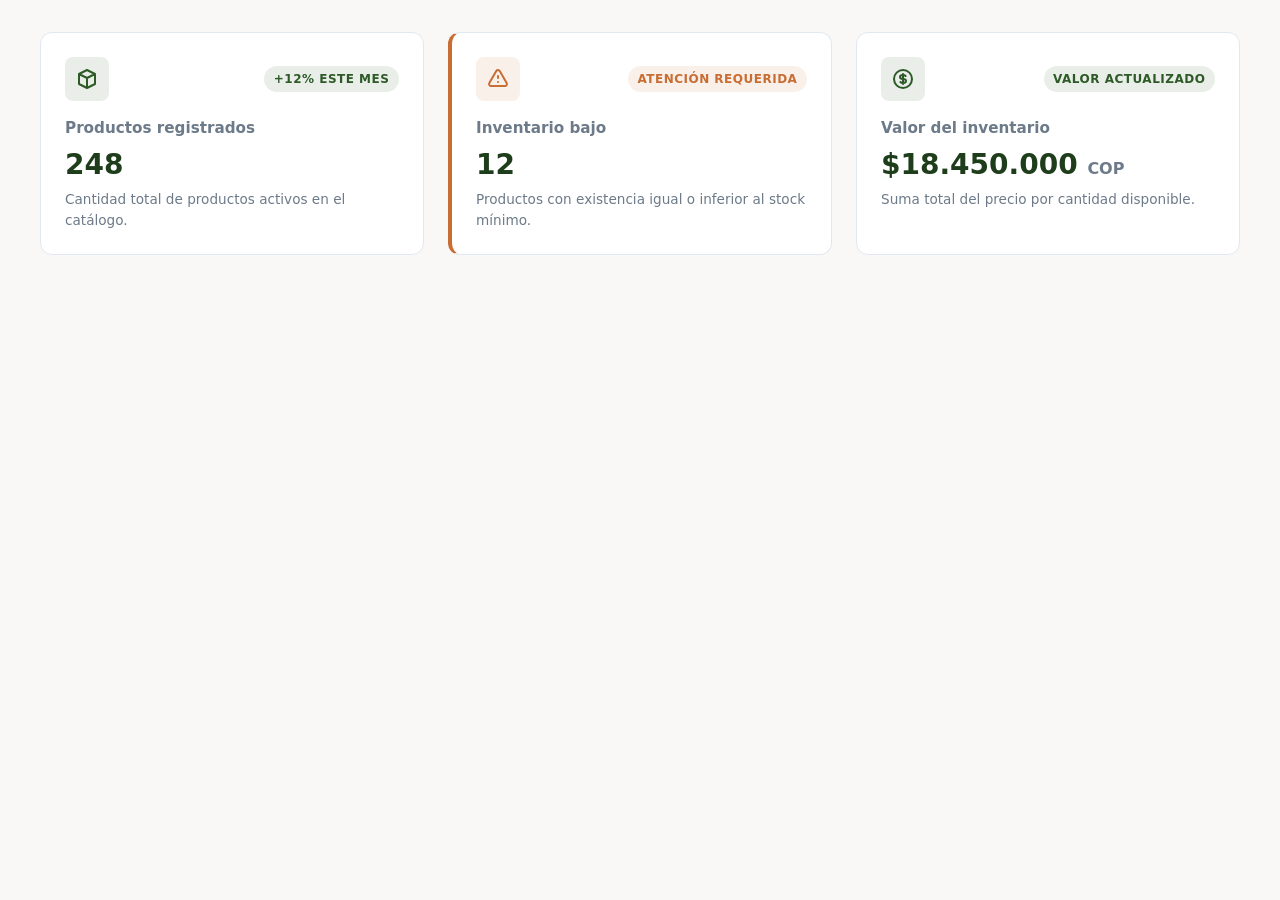
==== dashboard.html @ fa85fe9c "feat: cambio de nombre de archivos html y css a dashboard" ====
<!DOCTYPE html>
<html lang="es">
<head>
    <meta charset="UTF-8">
    <meta name="viewport" content="width=device-width, initial-scale=1.0">
    <title>KPIs - Dashboard EcoMarket</title>
    <link rel="stylesheet" href="dashboard.css">
</head>
<body>
    <section class="kpi-container" aria-label="Indicadores clave de rendimiento">
        
        <!-- Tarjeta 1: Productos registrados -->
        <article class="kpi-card">
            <div class="kpi-header">
                <div class="kpi-icon-wrapper" aria-hidden="true">
                    <svg class="kpi-icon" xmlns="http://www.w3.org/2000/svg" fill="none" viewBox="0 0 24 24" stroke="currentColor">
                        <path stroke-linecap="round" stroke-linejoin="round" stroke-width="2" d="M20 7l-8-4-8 4m16 0l-8 4m8-4v10l-8 4m0-10L4 7m8 4v10M4 7v10l8 4" />
                    </svg>
                </div>
                <span class="kpi-trend positive">+12% este mes</span>
            </div>
            <div class="kpi-body">
                <h3 class="kpi-title">Productos registrados</h3>
                <p class="kpi-value">248</p>
                <p class="kpi-description">Cantidad total de productos activos en el catálogo.</p>
            </div>
        </article>

        <!-- Tarjeta 2: Inventario bajo -->
        <article class="kpi-card kpi-alert">
            <div class="kpi-header">
                <div class="kpi-icon-wrapper" aria-hidden="true">
                    <svg class="kpi-icon" xmlns="http://www.w3.org/2000/svg" fill="none" viewBox="0 0 24 24" stroke="currentColor">
                        <path stroke-linecap="round" stroke-linejoin="round" stroke-width="2" d="M12 9v2m0 4h.01m-6.938 4h13.856c1.54 0 2.502-1.667 1.732-3L13.732 4c-.77-1.333-2.694-1.333-3.464 0L3.34 16c-.77 1.333.192 3 1.732 3z" />
                    </svg>
                </div>
                <span class="kpi-trend warning">Atención requerida</span>
            </div>
            <div class="kpi-body">
                <h3 class="kpi-title">Inventario bajo</h3>
                <p class="kpi-value">12</p>
                <p class="kpi-description">Productos con existencia igual o inferior al stock mínimo.</p>
            </div>
        </article>

        <!-- Tarjeta 3: Valor del inventario -->
        <article class="kpi-card">
            <div class="kpi-header">
                <div class="kpi-icon-wrapper" aria-hidden="true">
                    <svg class="kpi-icon" xmlns="http://www.w3.org/2000/svg" fill="none" viewBox="0 0 24 24" stroke="currentColor">
                        <path stroke-linecap="round" stroke-linejoin="round" stroke-width="2" d="M12 8c-1.657 0-3 .895-3 2s1.343 2 3 2 3 .895 3 2-1.343 2-3 2m0-8c1.11 0 2.08.402 2.599 1M12 8V7m0 1v8m0 0v1m0-1c-1.11 0-2.08-.402-2.599-1M21 12a9 9 0 11-18 0 9 9 0 0118 0z" />
                    </svg>
                </div>
                <span class="kpi-trend positive">Valor actualizado</span>
            </div>
            <div class="kpi-body">
                <h3 class="kpi-title">Valor del inventario</h3>
                <p class="kpi-value">$18.450.000 <span class="kpi-currency">COP</span></p>
                <p class="kpi-description">Suma total del precio por cantidad disponible.</p>
            </div>
        </article>

    </section>
</body>
</html>
---- dashboard.css ----
:root {
  --color-primary: #2D5A27;
  --color-primary-dark: #1E3D1A;
  --color-secondary: #C86D33;
  --color-background: #F9F8F6;
  --color-surface: #FFFFFF;
  --color-text: #2C3E50;
  --color-text-light: #6C7A89;
  --color-border: #E2E8F0;
  
  --color-success-bg: rgba(45, 90, 39, 0.1);
  --color-success-text: #2D5A27;
  --color-warning-bg: rgba(200, 109, 51, 0.1);
  --color-warning-text: #C86D33;

  --font-heading: 'Outfit', 'Plus Jakarta Sans', system-ui, -apple-system, sans-serif;
  --font-body: 'Inter', 'Open Sans', system-ui, -apple-system, sans-serif;

  --space-xs: 0.5rem;
  --space-sm: 1rem;
  --space-md: 1.5rem;
  --space-lg: 2rem;

  --radius-sm: 8px;
  --radius-md: 12px;
  --radius-full: 9999px;

  --transition-normal: 0.25s ease;
}

*,
*::before,
*::after {
  box-sizing: border-box;
  margin: 0;
  padding: 0;
}

body {
  font-family: var(--font-body);
  background-color: var(--color-background);
  color: var(--color-text);
  padding: var(--space-lg);
  line-height: 1.5;
}

/* Contenedor Grid Responsivo */
.kpi-container {
  max-width: 1200px;
  margin: 0 auto;
  display: grid;
  grid-template-columns: 1fr;
  gap: var(--space-md);
}

/* Tarjeta KPI Individual */
.kpi-card {
  background-color: var(--color-surface);
  border: 1px solid var(--color-border);
  border-radius: var(--radius-md);
  padding: var(--space-md);
  display: flex;
  flex-direction: column;
  gap: var(--space-sm);
  transition: transform var(--transition-normal), box-shadow var(--transition-normal);
  position: relative;
  overflow: hidden;
}

.kpi-card:hover {
  transform: translateY(-3px);
  box-shadow: 0 10px 20px rgba(0, 0, 0, 0.04);
}

/* Variante especial para alerta de inventario bajo */
.kpi-card.kpi-alert {
  border-left: 4px solid var(--color-secondary);
}

/* Cabecera de la Tarjeta */
.kpi-header {
  display: flex;
  justify-content: space-between;
  align-items: center;
}

.kpi-icon-wrapper {
  width: 44px;
  height: 44px;
  border-radius: var(--radius-sm);
  background-color: var(--color-success-bg);
  color: var(--color-primary);
  display: flex;
  align-items: center;
  justify-content: center;
}

.kpi-alert .kpi-icon-wrapper {
  background-color: var(--color-warning-bg);
  color: var(--color-secondary);
}

.kpi-icon {
  width: 24px;
  height: 24px;
}

/* Etiquetas de Tendencia / Estado */
.kpi-trend {
  font-size: 0.75rem;
  font-weight: 600;
  padding: 0.25rem 0.6rem;
  border-radius: var(--radius-full);
  text-transform: uppercase;
  letter-spacing: 0.5px;
}

.kpi-trend.positive {
  background-color: var(--color-success-bg);
  color: var(--color-success-text);
}

.kpi-trend.warning {
  background-color: var(--color-warning-bg);
  color: var(--color-warning-text);
}

/* Cuerpo de la Tarjeta */
.kpi-body {
  display: flex;
  flex-direction: column;
  gap: 0.25rem;
}

.kpi-title {
  font-family: var(--font-heading);
  font-size: 0.95rem;
  font-weight: 600;
  color: var(--color-text-light);
}

.kpi-value {
  font-family: var(--font-heading);
  font-size: 1.75rem;
  font-weight: 700;
  color: var(--color-primary-dark);
  line-height: 1.2;
  margin: 0.25rem 0;
}

.kpi-currency {
  font-size: 1rem;
  font-weight: 600;
  color: var(--color-text-light);
}

.kpi-description {
  font-size: 0.85rem;
  color: var(--color-text-light);
}

/* Media Queries para Diseño Responsive */
@media (min-width: 640px) {
  .kpi-container {
    grid-template-columns: repeat(2, 1fr);
  }
}

@media (min-width: 1024px) {
  .kpi-container {
    grid-template-columns: repeat(3, 1fr);
  }
}
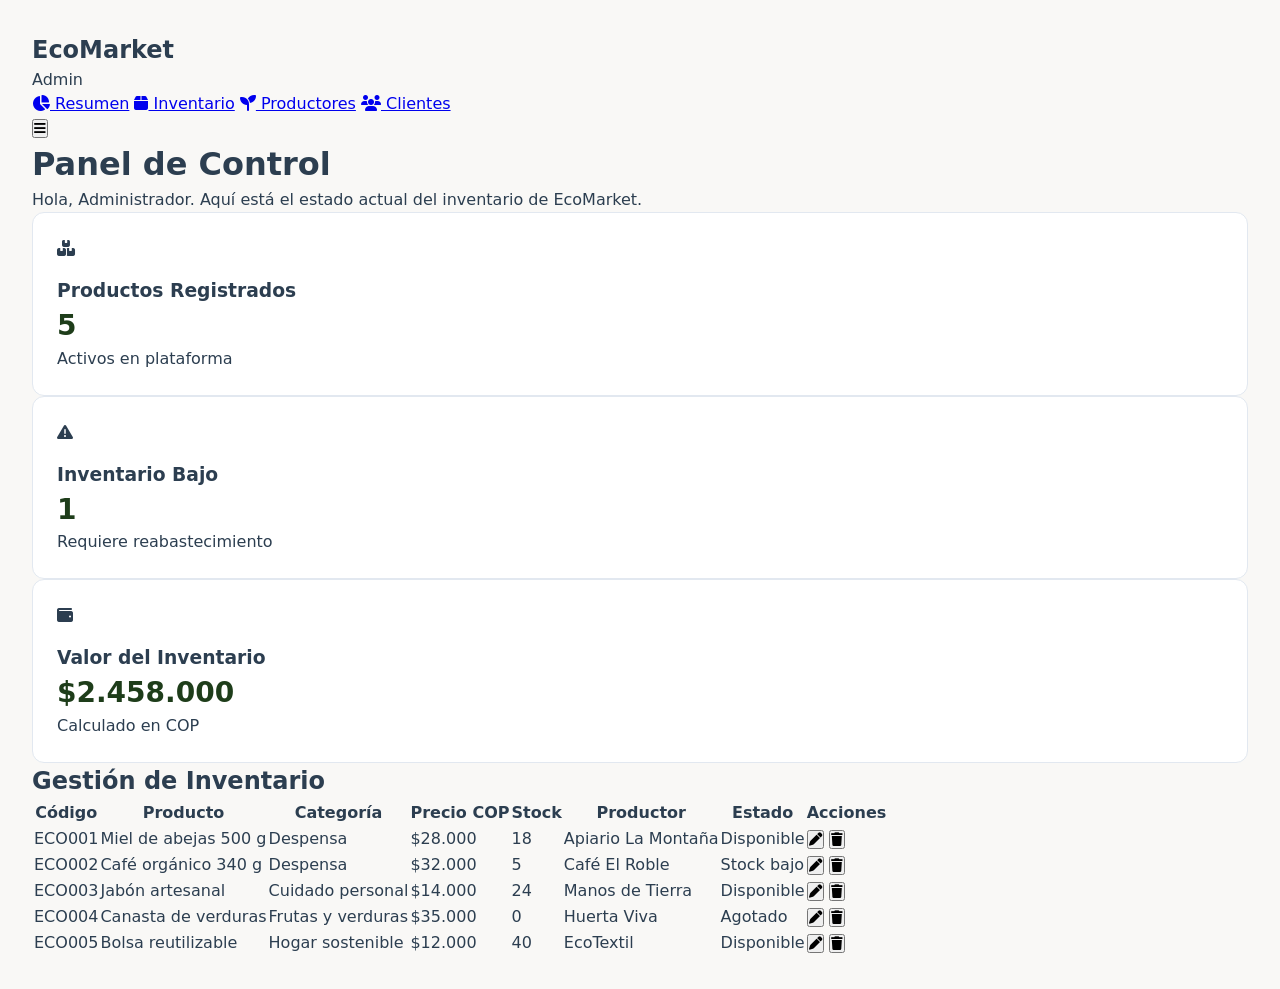
==== commit 6e3642b5: "feat: Tabla de productos en html" ====
--- a/dashboard.html
+++ b/dashboard.html
@@ -3,63 +3,161 @@
 <head>
     <meta charset="UTF-8">
     <meta name="viewport" content="width=device-width, initial-scale=1.0">
-    <title>KPIs - Dashboard EcoMarket</title>
+    <title>Panel Administrativo - EcoMarket</title>
     <link rel="stylesheet" href="dashboard.css">
+    <!-- Iconos (ej. FontAwesome o Lucide para los iconos de KPI y acciones) -->
+    <link rel="stylesheet" href="https://cdnjs.cloudflare.com/ajax/libs/font-awesome/6.4.0/css/all.min.css">
 </head>
 <body>
-    <section class="kpi-container" aria-label="Indicadores clave de rendimiento">
-        
-        <!-- Tarjeta 1: Productos registrados -->
-        <article class="kpi-card">
-            <div class="kpi-header">
-                <div class="kpi-icon-wrapper" aria-hidden="true">
-                    <svg class="kpi-icon" xmlns="http://www.w3.org/2000/svg" fill="none" viewBox="0 0 24 24" stroke="currentColor">
-                        <path stroke-linecap="round" stroke-linejoin="round" stroke-width="2" d="M20 7l-8-4-8 4m16 0l-8 4m8-4v10l-8 4m0-10L4 7m8 4v10M4 7v10l8 4" />
-                    </svg>
+    <div class="dashboard-container">
+        <!-- Sidebar -->
+        <aside id="sidebar" class="sidebar">
+            <div class="sidebar-brand">
+                <h2>EcoMarket</h2>
+                <span class="badge-role">Admin</span>
+            </div>
+            <nav class="sidebar-nav">
+                <a href="#" class="nav-item active"><i class="fa-solid fa-chart-pie"></i> Resumen</a>
+                <a href="#" class="nav-item"><i class="fa-solid fa-box"></i> Inventario</a>
+                <a href="#" class="nav-item"><i class="fa-solid fa-seedling"></i> Productores</a>
+                <a href="#" class="nav-item"><i class="fa-solid fa-users"></i> Clientes</a>
+            </nav>
+        </aside>
+
+        <!-- Main Content Area -->
+        <main class="main-content">
+            <!-- Header superior con botón hamburguesa -->
+            <header class="top-header">
+                <button id="menu-toggle" class="menu-toggle" aria-expanded="false" aria-controls="sidebar" aria-label="Abrir menú de navegación">
+                    <i class="fa-solid fa-bars"></i>
+                </button>
+                <div class="welcome-box">
+                    <h1>Panel de Control</h1>
+                    <p>Hola, Administrador. Aquí está el estado actual del inventario de EcoMarket.</p>
                 </div>
-                <span class="kpi-trend positive">+12% este mes</span>
-            </div>
-            <div class="kpi-body">
-                <h3 class="kpi-title">Productos registrados</h3>
-                <p class="kpi-value">248</p>
-                <p class="kpi-description">Cantidad total de productos activos en el catálogo.</p>
-            </div>
-        </article>
+            </header>
 
-        <!-- Tarjeta 2: Inventario bajo -->
-        <article class="kpi-card kpi-alert">
-            <div class="kpi-header">
-                <div class="kpi-icon-wrapper" aria-hidden="true">
-                    <svg class="kpi-icon" xmlns="http://www.w3.org/2000/svg" fill="none" viewBox="0 0 24 24" stroke="currentColor">
-                        <path stroke-linecap="round" stroke-linejoin="round" stroke-width="2" d="M12 9v2m0 4h.01m-6.938 4h13.856c1.54 0 2.502-1.667 1.732-3L13.732 4c-.77-1.333-2.694-1.333-3.464 0L3.34 16c-.77 1.333.192 3 1.732 3z" />
-                    </svg>
+            <!-- Sección de Tarjetas KPI -->
+            <section class="kpi-section">
+                <div class="kpi-card">
+                    <div class="kpi-icon bg-green"><i class="fa-solid fa-boxes-stacked"></i></div>
+                    <div class="kpi-info">
+                        <h3>Productos Registrados</h3>
+                        <p class="kpi-value">5</p>
+                        <span class="kpi-desc">Activos en plataforma</span>
+                    </div>
                 </div>
-                <span class="kpi-trend warning">Atención requerida</span>
-            </div>
-            <div class="kpi-body">
-                <h3 class="kpi-title">Inventario bajo</h3>
-                <p class="kpi-value">12</p>
-                <p class="kpi-description">Productos con existencia igual o inferior al stock mínimo.</p>
-            </div>
-        </article>
+                <div class="kpi-card">
+                    <div class="kpi-icon bg-yellow"><i class="fa-solid fa-triangle-exclamation"></i></div>
+                    <div class="kpi-info">
+                        <h3>Inventario Bajo</h3>
+                        <p class="kpi-value">1</p>
+                        <span class="kpi-desc">Requiere reabastecimiento</span>
+                    </div>
+                </div>
+                <div class="kpi-card">
+                    <div class="kpi-icon bg-blue"><i class="fa-solid fa-wallet"></i></div>
+                    <div class="kpi-info">
+                        <h3>Valor del Inventario</h3>
+                        <p class="kpi-value">$2.458.000</p>
+                        <span class="kpi-desc">Calculado en COP</span>
+                    </div>
+                </div>
+            </section>
 
-        <!-- Tarjeta 3: Valor del inventario -->
-        <article class="kpi-card">
-            <div class="kpi-header">
-                <div class="kpi-icon-wrapper" aria-hidden="true">
-                    <svg class="kpi-icon" xmlns="http://www.w3.org/2000/svg" fill="none" viewBox="0 0 24 24" stroke="currentColor">
-                        <path stroke-linecap="round" stroke-linejoin="round" stroke-width="2" d="M12 8c-1.657 0-3 .895-3 2s1.343 2 3 2 3 .895 3 2-1.343 2-3 2m0-8c1.11 0 2.08.402 2.599 1M12 8V7m0 1v8m0 0v1m0-1c-1.11 0-2.08-.402-2.599-1M21 12a9 9 0 11-18 0 9 9 0 0118 0z" />
-                    </svg>
+            <!-- Sección de Tabla de Productos -->
+            <section class="table-section">
+                <h2>Gestión de Inventario</h2>
+                <div class="table-responsive">
+                    <table class="products-table">
+                        <thead>
+                            <tr>
+                                <th>Código</th>
+                                <th>Producto</th>
+                                <th>Categoría</th>
+                                <th>Precio COP</th>
+                                <th>Stock</th>
+                                <th>Productor</th>
+                                <th>Estado</th>
+                                <th>Acciones</th>
+                            </tr>
+                        </thead>
+                        <tbody>
+                            <tr>
+                                <td>ECO001</td>
+                                <td>Miel de abejas 500 g</td>
+                                <td>Despensa</td>
+                                <td>$28.000</td>
+                                <td>18</td>
+                                <td>Apiario La Montaña</td>
+                                <td><span class="badge status-available">Disponible</span></td>
+                                <td>
+                                    <button class="btn-action edit" aria-label="Editar producto ECO001"><i class="fa-solid fa-pen"></i></button>
+                                    <button class="btn-action delete" aria-label="Eliminar producto ECO001"><i class="fa-solid fa-trash"></i></button>
+                                </td>
+                            </tr>
+                            <tr>
+                                <td>ECO002</td>
+                                <td>Café orgánico 340 g</td>
+                                <td>Despensa</td>
+                                <td>$32.000</td>
+                                <td>5</td>
+                                <td>Café El Roble</td>
+                                <td><span class="badge status-low">Stock bajo</span></td>
+                                <td>
+                                    <button class="btn-action edit" aria-label="Editar producto ECO002"><i class="fa-solid fa-pen"></i></button>
+                                    <button class="btn-action delete" aria-label="Eliminar producto ECO002"><i class="fa-solid fa-trash"></i></button>
+                                </td>
+                            </tr>
+                            <tr>
+                                <td>ECO003</td>
+                                <td>Jabón artesanal</td>
+                                <td>Cuidado personal</td>
+                                <td>$14.000</td>
+                                <td>24</td>
+                                <td>Manos de Tierra</td>
+                                <td><span class="badge status-available">Disponible</span></td>
+                                <td>
+                                    <button class="btn-action edit" aria-label="Editar producto ECO003"><i class="fa-solid fa-pen"></i></button>
+                                    <button class="btn-action delete" aria-label="Eliminar producto ECO003"><i class="fa-solid fa-trash"></i></button>
+                                </td>
+                            </tr>
+                            <tr>
+                                <td>ECO004</td>
+                                <td>Canasta de verduras</td>
+                                <td>Frutas y verduras</td>
+                                <td>$35.000</td>
+                                <td>0</td>
+                                <td>Huerta Viva</td>
+                                <td><span class="badge status-out">Agotado</span></td>
+                                <td>
+                                    <button class="btn-action edit" aria-label="Editar producto ECO004"><i class="fa-solid fa-pen"></i></button>
+                                    <button class="btn-action delete" aria-label="Eliminar producto ECO004"><i class="fa-solid fa-trash"></i></button>
+                                </td>
+                            </tr>
+                            <tr>
+                                <td>ECO005</td>
+                                <td>Bolsa reutilizable</td>
+                                <td>Hogar sostenible</td>
+                                <td>$12.000</td>
+                                <td>40</td>
+                                <td>EcoTextil</td>
+                                <td><span class="badge status-available">Disponible</span></td>
+                                <td>
+                                    <button class="btn-action edit" aria-label="Editar producto ECO005"><i class="fa-solid fa-pen"></i></button>
+                                    <button class="btn-action delete" aria-label="Eliminar producto ECO005"><i class="fa-solid fa-trash"></i></button>
+                                </td>
+                            </tr>
+                        </tbody>
+                    </table>
                 </div>
-                <span class="kpi-trend positive">Valor actualizado</span>
-            </div>
-            <div class="kpi-body">
-                <h3 class="kpi-title">Valor del inventario</h3>
-                <p class="kpi-value">$18.450.000 <span class="kpi-currency">COP</span></p>
-                <p class="kpi-description">Suma total del precio por cantidad disponible.</p>
-            </div>
-        </article>
+            </section>
+        </main>
+    </div>
 
-    </section>
+    <!-- Overlay para dispositivos móviles -->
+    <div id="sidebar-overlay" class="sidebar-overlay"></div>
+
+    <script src="dashboard.js"></script>
 </body>
 </html>
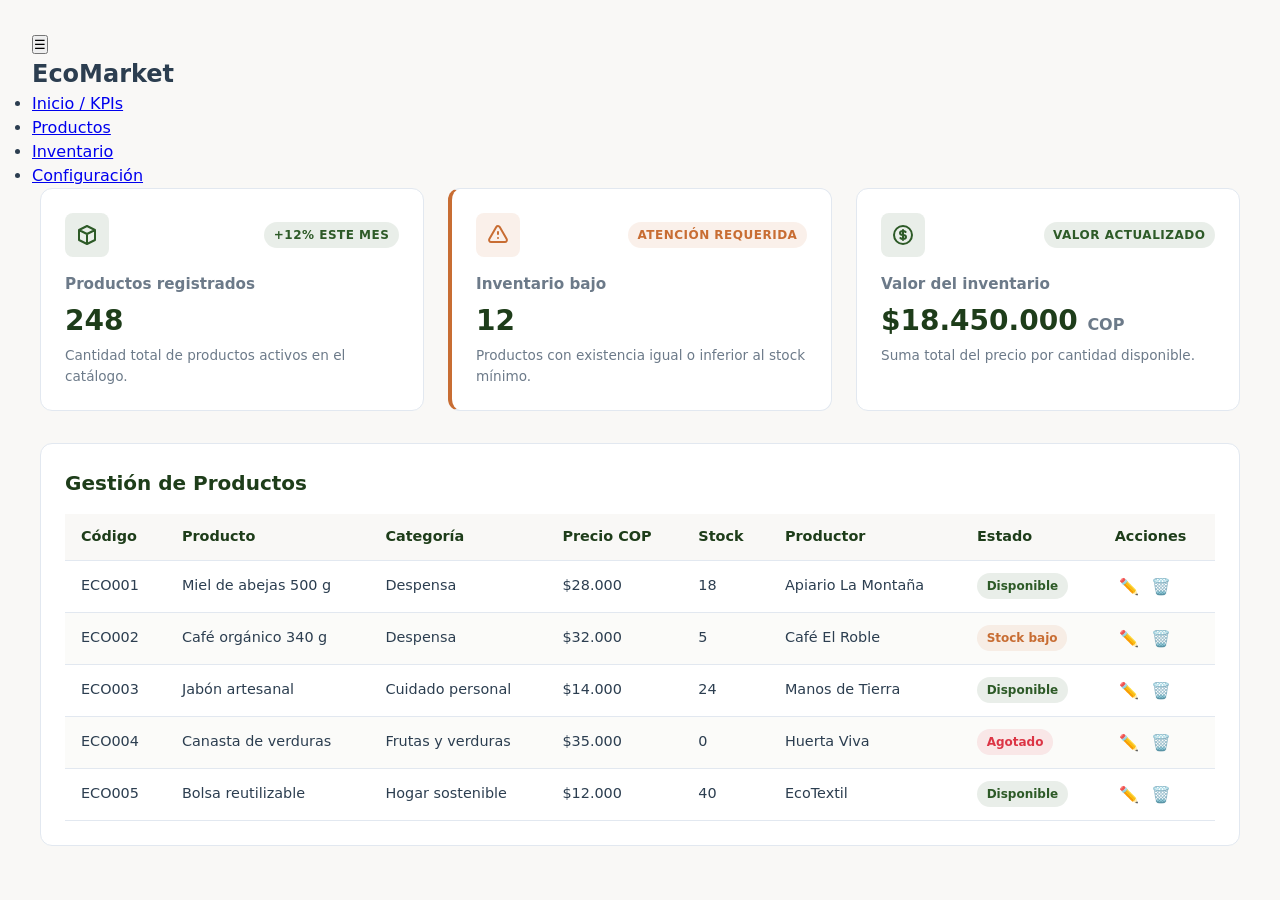
==== commit 2e83418c: "feat:actualizacion HTML para Integra el sidebar y el botón hamburguesa" ====
--- a/dashboard.html
+++ b/dashboard.html
@@ -3,161 +3,181 @@
 <head>
     <meta charset="UTF-8">
     <meta name="viewport" content="width=device-width, initial-scale=1.0">
-    <title>Panel Administrativo - EcoMarket</title>
+    <title>Dashboard - EcoMarket</title>
     <link rel="stylesheet" href="dashboard.css">
-    <!-- Iconos (ej. FontAwesome o Lucide para los iconos de KPI y acciones) -->
-    <link rel="stylesheet" href="https://cdnjs.cloudflare.com/ajax/libs/font-awesome/6.4.0/css/all.min.css">
 </head>
 <body>
-    <div class="dashboard-container">
-        <!-- Sidebar -->
-        <aside id="sidebar" class="sidebar">
-            <div class="sidebar-brand">
-                <h2>EcoMarket</h2>
-                <span class="badge-role">Admin</span>
-            </div>
-            <nav class="sidebar-nav">
-                <a href="#" class="nav-item active"><i class="fa-solid fa-chart-pie"></i> Resumen</a>
-                <a href="#" class="nav-item"><i class="fa-solid fa-box"></i> Inventario</a>
-                <a href="#" class="nav-item"><i class="fa-solid fa-seedling"></i> Productores</a>
-                <a href="#" class="nav-item"><i class="fa-solid fa-users"></i> Clientes</a>
-            </nav>
-        </aside>
 
-        <!-- Main Content Area -->
-        <main class="main-content">
-            <!-- Header superior con botón hamburguesa -->
-            <header class="top-header">
-                <button id="menu-toggle" class="menu-toggle" aria-expanded="false" aria-controls="sidebar" aria-label="Abrir menú de navegación">
-                    <i class="fa-solid fa-bars"></i>
-                </button>
-                <div class="welcome-box">
-                    <h1>Panel de Control</h1>
-                    <p>Hola, Administrador. Aquí está el estado actual del inventario de EcoMarket.</p>
-                </div>
-            </header>
+    <!-- Botón Menú Hamburguesa (Visible en móviles) -->
+    <button id="menu-toggle" class="menu-toggle" aria-expanded="false" aria-controls="sidebar" aria-label="Abrir menú de navegación">
+        ☰
+    </button>
 
-            <!-- Sección de Tarjetas KPI -->
-            <section class="kpi-section">
-                <div class="kpi-card">
-                    <div class="kpi-icon bg-green"><i class="fa-solid fa-boxes-stacked"></i></div>
-                    <div class="kpi-info">
-                        <h3>Productos Registrados</h3>
-                        <p class="kpi-value">5</p>
-                        <span class="kpi-desc">Activos en plataforma</span>
-                    </div>
-                </div>
-                <div class="kpi-card">
-                    <div class="kpi-icon bg-yellow"><i class="fa-solid fa-triangle-exclamation"></i></div>
-                    <div class="kpi-info">
-                        <h3>Inventario Bajo</h3>
-                        <p class="kpi-value">1</p>
-                        <span class="kpi-desc">Requiere reabastecimiento</span>
-                    </div>
-                </div>
-                <div class="kpi-card">
-                    <div class="kpi-icon bg-blue"><i class="fa-solid fa-wallet"></i></div>
-                    <div class="kpi-info">
-                        <h3>Valor del Inventario</h3>
-                        <p class="kpi-value">$2.458.000</p>
-                        <span class="kpi-desc">Calculado en COP</span>
-                    </div>
-                </div>
-            </section>
+    <!-- Sidebar de Navegación -->
+    <aside id="sidebar" class="sidebar">
+        <div class="sidebar-header">
+            <h2>EcoMarket</h2>
+        </div>
+        <nav class="sidebar-nav">
+            <ul>
+                <li><a href="#kpi" class="nav-link">Inicio / KPIs</a></li>
+                <li><a href="#productos" class="nav-link">Productos</a></li>
+                <li><a href="#inventario" class="nav-link">Inventario</a></li>
+                <li><a href="#configuracion" class="nav-link">Configuración</a></li>
+            </ul>
+        </nav>
+    </aside>
 
-            <!-- Sección de Tabla de Productos -->
-            <section class="table-section">
-                <h2>Gestión de Inventario</h2>
-                <div class="table-responsive">
-                    <table class="products-table">
-                        <thead>
-                            <tr>
-                                <th>Código</th>
-                                <th>Producto</th>
-                                <th>Categoría</th>
-                                <th>Precio COP</th>
-                                <th>Stock</th>
-                                <th>Productor</th>
-                                <th>Estado</th>
-                                <th>Acciones</th>
-                            </tr>
-                        </thead>
-                        <tbody>
-                            <tr>
-                                <td>ECO001</td>
-                                <td>Miel de abejas 500 g</td>
-                                <td>Despensa</td>
-                                <td>$28.000</td>
-                                <td>18</td>
-                                <td>Apiario La Montaña</td>
-                                <td><span class="badge status-available">Disponible</span></td>
-                                <td>
-                                    <button class="btn-action edit" aria-label="Editar producto ECO001"><i class="fa-solid fa-pen"></i></button>
-                                    <button class="btn-action delete" aria-label="Eliminar producto ECO001"><i class="fa-solid fa-trash"></i></button>
-                                </td>
-                            </tr>
-                            <tr>
-                                <td>ECO002</td>
-                                <td>Café orgánico 340 g</td>
-                                <td>Despensa</td>
-                                <td>$32.000</td>
-                                <td>5</td>
-                                <td>Café El Roble</td>
-                                <td><span class="badge status-low">Stock bajo</span></td>
-                                <td>
-                                    <button class="btn-action edit" aria-label="Editar producto ECO002"><i class="fa-solid fa-pen"></i></button>
-                                    <button class="btn-action delete" aria-label="Eliminar producto ECO002"><i class="fa-solid fa-trash"></i></button>
-                                </td>
-                            </tr>
-                            <tr>
-                                <td>ECO003</td>
-                                <td>Jabón artesanal</td>
-                                <td>Cuidado personal</td>
-                                <td>$14.000</td>
-                                <td>24</td>
-                                <td>Manos de Tierra</td>
-                                <td><span class="badge status-available">Disponible</span></td>
-                                <td>
-                                    <button class="btn-action edit" aria-label="Editar producto ECO003"><i class="fa-solid fa-pen"></i></button>
-                                    <button class="btn-action delete" aria-label="Eliminar producto ECO003"><i class="fa-solid fa-trash"></i></button>
-                                </td>
-                            </tr>
-                            <tr>
-                                <td>ECO004</td>
-                                <td>Canasta de verduras</td>
-                                <td>Frutas y verduras</td>
-                                <td>$35.000</td>
-                                <td>0</td>
-                                <td>Huerta Viva</td>
-                                <td><span class="badge status-out">Agotado</span></td>
-                                <td>
-                                    <button class="btn-action edit" aria-label="Editar producto ECO004"><i class="fa-solid fa-pen"></i></button>
-                                    <button class="btn-action delete" aria-label="Eliminar producto ECO004"><i class="fa-solid fa-trash"></i></button>
-                                </td>
-                            </tr>
-                            <tr>
-                                <td>ECO005</td>
-                                <td>Bolsa reutilizable</td>
-                                <td>Hogar sostenible</td>
-                                <td>$12.000</td>
-                                <td>40</td>
-                                <td>EcoTextil</td>
-                                <td><span class="badge status-available">Disponible</span></td>
-                                <td>
-                                    <button class="btn-action edit" aria-label="Editar producto ECO005"><i class="fa-solid fa-pen"></i></button>
-                                    <button class="btn-action delete" aria-label="Eliminar producto ECO005"><i class="fa-solid fa-trash"></i></button>
-                                </td>
-                            </tr>
-                        </tbody>
-                    </table>
-                </div>
-            </section>
-        </main>
-    </div>
-
-    <!-- Overlay para dispositivos móviles -->
+    <!-- Overlay para cerrar al hacer clic fuera en móvil -->
     <div id="sidebar-overlay" class="sidebar-overlay"></div>
 
-    <script src="dashboard.js"></script>
+    <!-- Contenido Principal -->
+    <main class="main-content">
+        <!-- Sección de KPIs -->
+        <section class="kpi-container" aria-label="Indicadores clave de rendimiento">
+            <!-- (Tus tarjetas KPI que ya tenías) -->
+            <article class="kpi-card">
+                <div class="kpi-header">
+                    <div class="kpi-icon-wrapper" aria-hidden="true">
+                        <svg class="kpi-icon" xmlns="http://www.w3.org/2000/svg" fill="none" viewBox="0 0 24 24" stroke="currentColor">
+                            <path stroke-linecap="round" stroke-linejoin="round" stroke-width="2" d="M20 7l-8-4-8 4m16 0l-8 4m8-4v10l-8 4m0-10L4 7m8 4v10M4 7v10l8 4" />
+                        </svg>
+                    </div>
+                    <span class="kpi-trend positive">+12% este mes</span>
+                </div>
+                <div class="kpi-body">
+                    <h3 class="kpi-title">Productos registrados</h3>
+                    <p class="kpi-value">248</p>
+                    <p class="kpi-description">Cantidad total de productos activos en el catálogo.</p>
+                </div>
+            </article>
+
+            <article class="kpi-card kpi-alert">
+                <div class="kpi-header">
+                    <div class="kpi-icon-wrapper" aria-hidden="true">
+                        <svg class="kpi-icon" xmlns="http://www.w3.org/2000/svg" fill="none" viewBox="0 0 24 24" stroke="currentColor">
+                            <path stroke-linecap="round" stroke-linejoin="round" stroke-width="2" d="M12 9v2m0 4h.01m-6.938 4h13.856c1.54 0 2.502-1.667 1.732-3L13.732 4c-.77-1.333-2.694-1.333-3.464 0L3.34 16c-.77 1.333.192 3 1.732 3z" />
+                        </svg>
+                    </div>
+                    <span class="kpi-trend warning">Atención requerida</span>
+                </div>
+                <div class="kpi-body">
+                    <h3 class="kpi-title">Inventario bajo</h3>
+                    <p class="kpi-value">12</p>
+                    <p class="kpi-description">Productos con existencia igual o inferior al stock mínimo.</p>
+                </div>
+            </article>
+
+            <article class="kpi-card">
+                <div class="kpi-header">
+                    <div class="kpi-icon-wrapper" aria-hidden="true">
+                        <svg class="kpi-icon" xmlns="http://www.w3.org/2000/svg" fill="none" viewBox="0 0 24 24" stroke="currentColor">
+                            <path stroke-linecap="round" stroke-linejoin="round" stroke-width="2" d="M12 8c-1.657 0-3 .895-3 2s1.343 2 3 2 3 .895 3 2-1.343 2-3 2m0-8c1.11 0 2.08.402 2.599 1M12 8V7m0 1v8m0 0v1m0-1c-1.11 0-2.08-.402-2.599-1M21 12a9 9 0 11-18 0 9 9 0 0118 0z" />
+                        </svg>
+                    </div>
+                    <span class="kpi-trend positive">Valor actualizado</span>
+                </div>
+                <div class="kpi-body">
+                    <h3 class="kpi-title">Valor del inventario</h3>
+                    <p class="kpi-value">$18.450.000 <span class="kpi-currency">COP</span></p>
+                    <p class="kpi-description">Suma total del precio por cantidad disponible.</p>
+                </div>
+            </article>
+        </section>
+
+        <!-- Sección de la Tabla de Productos -->
+        <section id="inventario" class="inventory-section" aria-label="Gestión de inventario y productos">
+            <div class="section-header">
+                <h2>Gestión de Productos</h2>
+            </div>
+            
+            <div class="table-responsive">
+                <table class="product-table">
+                    <thead>
+                        <tr>
+                            <th>Código</th>
+                            <th>Producto</th>
+                            <th>Categoría</th>
+                            <th>Precio COP</th>
+                            <th>Stock</th>
+                            <th>Productor</th>
+                            <th>Estado</th>
+                            <th>Acciones</th>
+                        </tr>
+                    </thead>
+                    <tbody>
+                        <tr>
+                            <td>ECO001</td>
+                            <td>Miel de abejas 500 g</td>
+                            <td>Despensa</td>
+                            <td>$28.000</td>
+                            <td>18</td>
+                            <td>Apiario La Montaña</td>
+                            <td><span class="badge disponible">Disponible</span></td>
+                            <td>
+                                <button class="btn-action edit" aria-label="Editar producto ECO001">✏️</button>
+                                <button class="btn-action delete" aria-label="Eliminar producto ECO001">🗑️</button>
+                            </td>
+                        </tr>
+                        <tr>
+                            <td>ECO002</td>
+                            <td>Café orgánico 340 g</td>
+                            <td>Despensa</td>
+                            <td>$32.000</td>
+                            <td>5</td>
+                            <td>Café El Roble</td>
+                            <td><span class="badge stock-bajo">Stock bajo</span></td>
+                            <td>
+                                <button class="btn-action edit" aria-label="Editar producto ECO002">✏️</button>
+                                <button class="btn-action delete" aria-label="Eliminar producto ECO002">🗑️</button>
+                            </td>
+                        </tr>
+                        <tr>
+                            <td>ECO003</td>
+                            <td>Jabón artesanal</td>
+                            <td>Cuidado personal</td>
+                            <td>$14.000</td>
+                            <td>24</td>
+                            <td>Manos de Tierra</td>
+                            <td><span class="badge disponible">Disponible</span></td>
+                            <td>
+                                <button class="btn-action edit" aria-label="Editar producto ECO003">✏️</button>
+                                <button class="btn-action delete" aria-label="Eliminar producto ECO003">🗑️</button>
+                            </td>
+                        </tr>
+                        <tr>
+                            <td>ECO004</td>
+                            <td>Canasta de verduras</td>
+                            <td>Frutas y verduras</td>
+                            <td>$35.000</td>
+                            <td>0</td>
+                            <td>Huerta Viva</td>
+                            <td><span class="badge agotado">Agotado</span></td>
+                            <td>
+                                <button class="btn-action edit" aria-label="Editar producto ECO004">✏️</button>
+                                <button class="btn-action delete" aria-label="Eliminar producto ECO004">🗑️</button>
+                            </td>
+                        </tr>
+                        <tr>
+                            <td>ECO005</td>
+                            <td>Bolsa reutilizable</td>
+                            <td>Hogar sostenible</td>
+                            <td>$12.000</td>
+                            <td>40</td>
+                            <td>EcoTextil</td>
+                            <td><span class="badge disponible">Disponible</span></td>
+                            <td>
+                                <button class="btn-action edit" aria-label="Editar producto ECO005">✏️</button>
+                                <button class="btn-action delete" aria-label="Eliminar producto ECO005">🗑️</button>
+                            </td>
+                        </tr>
+                    </tbody>
+                </table>
+            </div>
+        </section>
+    </main>
+
+    <!-- Script JavaScript al final -->
+    <script src="dashboard.js" defer></script>
 </body>
 </html>
--- a/dashboard.css
+++ b/dashboard.css
@@ -12,6 +12,8 @@
   --color-success-text: #2D5A27;
   --color-warning-bg: rgba(200, 109, 51, 0.1);
   --color-warning-text: #C86D33;
+  --color-danger-bg: rgba(220, 53, 69, 0.1);
+  --color-danger-text: #DC3545;
 
   --font-heading: 'Outfit', 'Plus Jakarta Sans', system-ui, -apple-system, sans-serif;
   --font-body: 'Inter', 'Open Sans', system-ui, -apple-system, sans-serif;
@@ -51,6 +53,7 @@
   display: grid;
   grid-template-columns: 1fr;
   gap: var(--space-md);
+  margin-bottom: var(--space-lg);
 }
 
 /* Tarjeta KPI Individual */
@@ -159,6 +162,103 @@
   color: var(--color-text-light);
 }
 
+/* ==========================================
+   ESTILOS PARA LA SECCIÓN DE TABLA DE PRODUCTOS
+   ========================================== */
+
+.inventory-section {
+  max-width: 1200px;
+  margin: 0 auto;
+  background-color: var(--color-surface);
+  border: 1px solid var(--color-border);
+  border-radius: var(--radius-md);
+  padding: var(--space-md);
+}
+
+.section-header h2 {
+  font-family: var(--font-heading);
+  font-size: 1.25rem;
+  color: var(--color-primary-dark);
+  margin-bottom: var(--space-sm);
+}
+
+/* Contenedor responsive para scroll horizontal en móviles */
+.table-responsive {
+  width: 100%;
+  overflow-x: auto;
+  -webkit-overflow-scrolling: touch;
+}
+
+.product-table {
+  width: 100%;
+  border-collapse: collapse;
+  text-align: left;
+  font-size: 0.9rem;
+  min-width: 700px; /* Asegura que no se comprima demasiado en pantallas pequeñas */
+}
+
+.product-table th,
+.product-table td {
+  padding: 0.75rem 1rem;
+  border-bottom: 1px solid var(--color-border);
+}
+
+.product-table th {
+  font-family: var(--font-heading);
+  background-color: var(--color-background);
+  color: var(--color-primary-dark);
+  font-weight: 600;
+}
+
+/* Filas alternadas (Efecto cebra) */
+.product-table tbody tr:nth-child(even) {
+  background-color: rgba(249, 248, 246, 0.6);
+}
+
+.product-table tbody tr:hover {
+  background-color: rgba(45, 90, 39, 0.02);
+}
+
+/* Estilos de Badges de Estado */
+.badge {
+  display: inline-block;
+  padding: 0.25rem 0.6rem;
+  font-size: 0.75rem;
+  font-weight: 600;
+  border-radius: var(--radius-full);
+  text-align: center;
+}
+
+.badge.disponible {
+  background-color: var(--color-success-bg);
+  color: var(--color-success-text);
+}
+
+.badge.stock-bajo {
+  background-color: var(--color-warning-bg);
+  color: var(--color-warning-text);
+}
+
+.badge.agotado {
+  background-color: var(--color-danger-bg);
+  color: var(--color-danger-text);
+}
+
+/* Botones de acción en la tabla */
+.btn-action {
+  background: none;
+  border: none;
+  cursor: pointer;
+  font-size: 1rem;
+  padding: 0.25rem;
+  border-radius: var(--radius-sm);
+  transition: background-color var(--transition-normal);
+}
+
+.btn-action:hover {
+  background-color: var(--color-border);
+}
+
 /* Media Queries para Diseño Responsive */
 @media (min-width: 640px) {
   .kpi-container {
